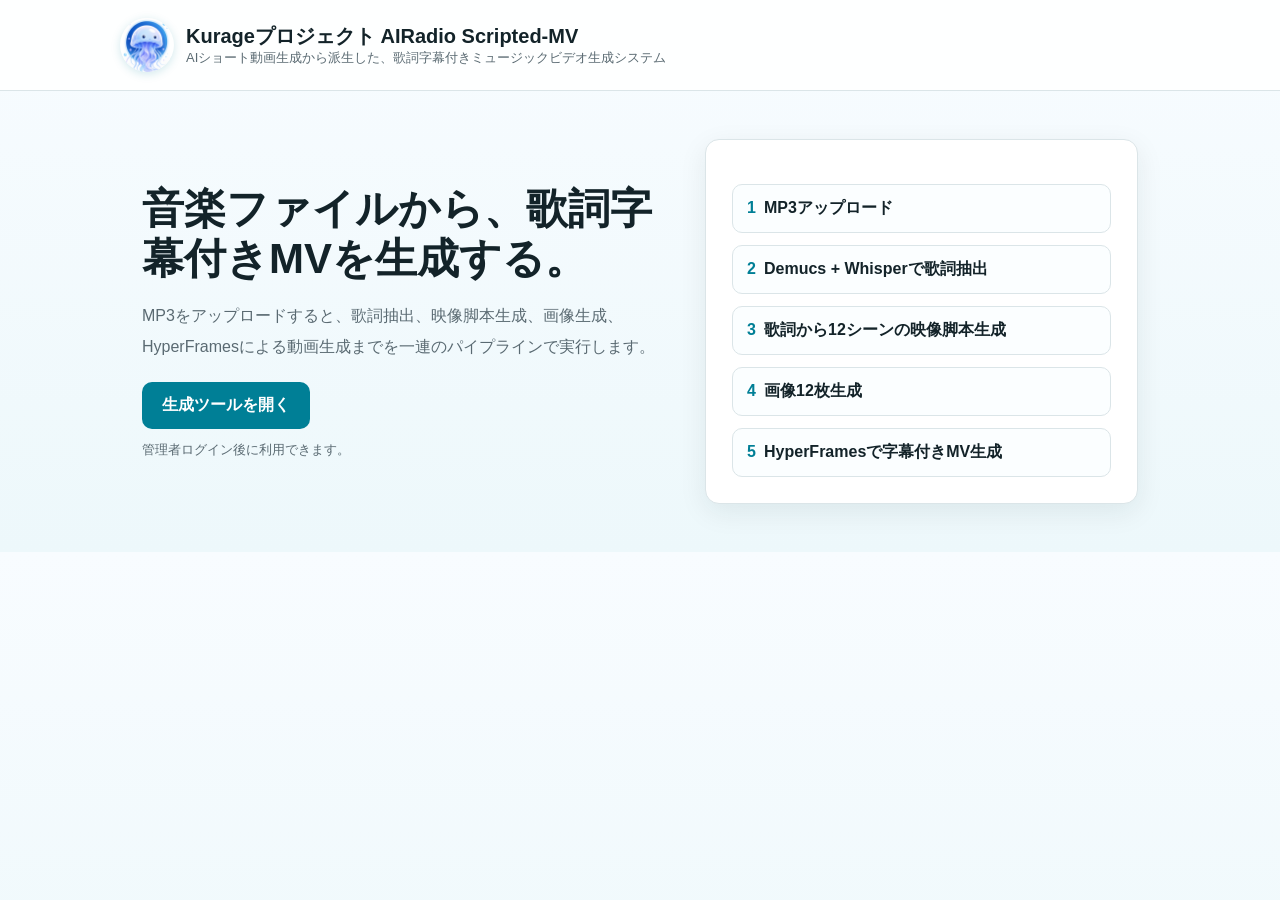
==== public/index.html @ c9d05e33 "Rename web tool to scripted MV" ====
<!doctype html>
<html lang="ja">
<head>
  <meta charset="utf-8">
  <meta name="viewport" content="width=device-width, initial-scale=1">
  <title>Kurageプロジェクト AIRadio Scripted-MV</title>
  <meta name="description" content="MP3から歌詞を抽出し、AIで脚本・画像を生成して、歌詞字幕付きミュージックビデオを作るKurageプロジェクトのAIRadio Scripted-MV。">
  <style>
    :root{--bg:#f4f9fb;--surface:#fff;--text:#132329;--muted:#5a6a72;--accent:#007f96;--accent2:#35b99b;--border:#dbe5e8}
    *{box-sizing:border-box}body{margin:0;background:linear-gradient(180deg,#f8fcff 0%,#edf8fb 100%);color:var(--text);font-family:-apple-system,BlinkMacSystemFont,"Segoe UI","Noto Sans JP",sans-serif}
    header{background:rgba(255,255,255,.9);border-bottom:1px solid var(--border);padding:18px 22px}
    .brand{max-width:1040px;margin:0 auto;display:flex;align-items:center;gap:12px}
    .brand img{width:54px;height:54px;border-radius:50%;object-fit:cover;box-shadow:0 2px 10px rgba(0,127,150,.18)}
    .brand strong{display:block;font-size:20px;line-height:1.2}.brand span{color:var(--muted);font-size:13px}
    main{max-width:1040px;margin:0 auto;padding:48px 22px}
    .hero{display:grid;grid-template-columns:1.1fr .9fr;gap:34px;align-items:center}
    h1{font-size:42px;line-height:1.18;margin:0 0 18px;letter-spacing:0;font-weight:900}
    p{font-size:16px;line-height:1.9;color:var(--muted);margin:0 0 20px}
    .panel{background:var(--surface);border:1px solid var(--border);border-radius:14px;padding:26px;box-shadow:0 8px 28px rgba(19,35,41,.08)}
    .steps{display:grid;gap:12px;margin-top:18px}.step{padding:13px 14px;border:1px solid var(--border);border-radius:10px;background:#fbfeff;font-weight:800}.step span{color:var(--accent);margin-right:8px}
    .btn{display:inline-flex;align-items:center;justify-content:center;background:var(--accent);color:#fff;text-decoration:none;border-radius:10px;padding:13px 20px;font-weight:900}.btn:hover{background:#006578}
    .note{font-size:13px;color:var(--muted);margin-top:12px}
    @media(max-width:760px){.hero{grid-template-columns:1fr}h1{font-size:31px}main{padding-top:30px}}
  </style>
</head>
<body>
  <header>
    <div class="brand">
      <img src="assets/kurage-icon.png" alt="Kurage">
      <div>
        <strong>Kurageプロジェクト AIRadio Scripted-MV</strong>
        <span>AIショート動画生成から派生した、歌詞字幕付きミュージックビデオ生成システム</span>
      </div>
    </div>
  </header>
  <main>
    <section class="hero">
      <div>
        <h1>音楽ファイルから、歌詞字幕付きMVを生成する。</h1>
        <p>MP3をアップロードすると、歌詞抽出、映像脚本生成、画像生成、HyperFramesによる動画生成までを一連のパイプラインで実行します。</p>
        <a class="btn" href="scripted-mv.php">生成ツールを開く</a>
        <div class="note">管理者ログイン後に利用できます。</div>
      </div>
      <div class="panel">
        <div class="steps">
          <div class="step"><span>1</span>MP3アップロード</div>
          <div class="step"><span>2</span>Demucs + Whisperで歌詞抽出</div>
          <div class="step"><span>3</span>歌詞から12シーンの映像脚本生成</div>
          <div class="step"><span>4</span>画像12枚生成</div>
          <div class="step"><span>5</span>HyperFramesで字幕付きMV生成</div>
        </div>
      </div>
    </section>
  </main>
</body>
</html>
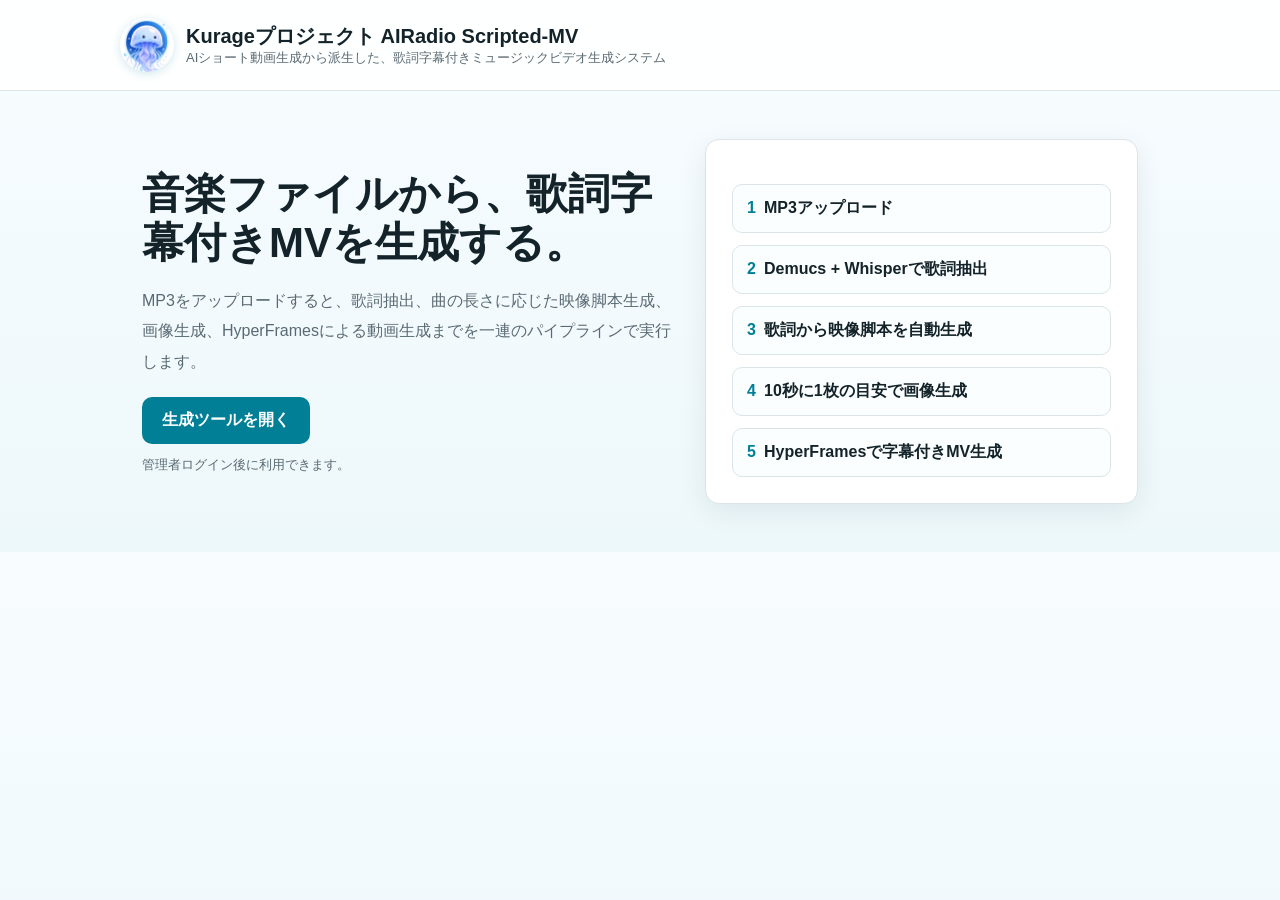
==== commit 42a0a0a9: "Speed up initial page and update scene wording" ====
--- a/public/index.html
+++ b/public/index.html
@@ -37,7 +37,7 @@
     <section class="hero">
       <div>
         <h1>音楽ファイルから、歌詞字幕付きMVを生成する。</h1>
-        <p>MP3をアップロードすると、歌詞抽出、映像脚本生成、画像生成、HyperFramesによる動画生成までを一連のパイプラインで実行します。</p>
+        <p>MP3をアップロードすると、歌詞抽出、曲の長さに応じた映像脚本生成、画像生成、HyperFramesによる動画生成までを一連のパイプラインで実行します。</p>
         <a class="btn" href="scripted-mv.php">生成ツールを開く</a>
         <div class="note">管理者ログイン後に利用できます。</div>
       </div>
@@ -45,8 +45,8 @@
         <div class="steps">
           <div class="step"><span>1</span>MP3アップロード</div>
           <div class="step"><span>2</span>Demucs + Whisperで歌詞抽出</div>
-          <div class="step"><span>3</span>歌詞から12シーンの映像脚本生成</div>
-          <div class="step"><span>4</span>画像12枚生成</div>
+          <div class="step"><span>3</span>歌詞から映像脚本を自動生成</div>
+          <div class="step"><span>4</span>10秒に1枚の目安で画像生成</div>
           <div class="step"><span>5</span>HyperFramesで字幕付きMV生成</div>
         </div>
       </div>
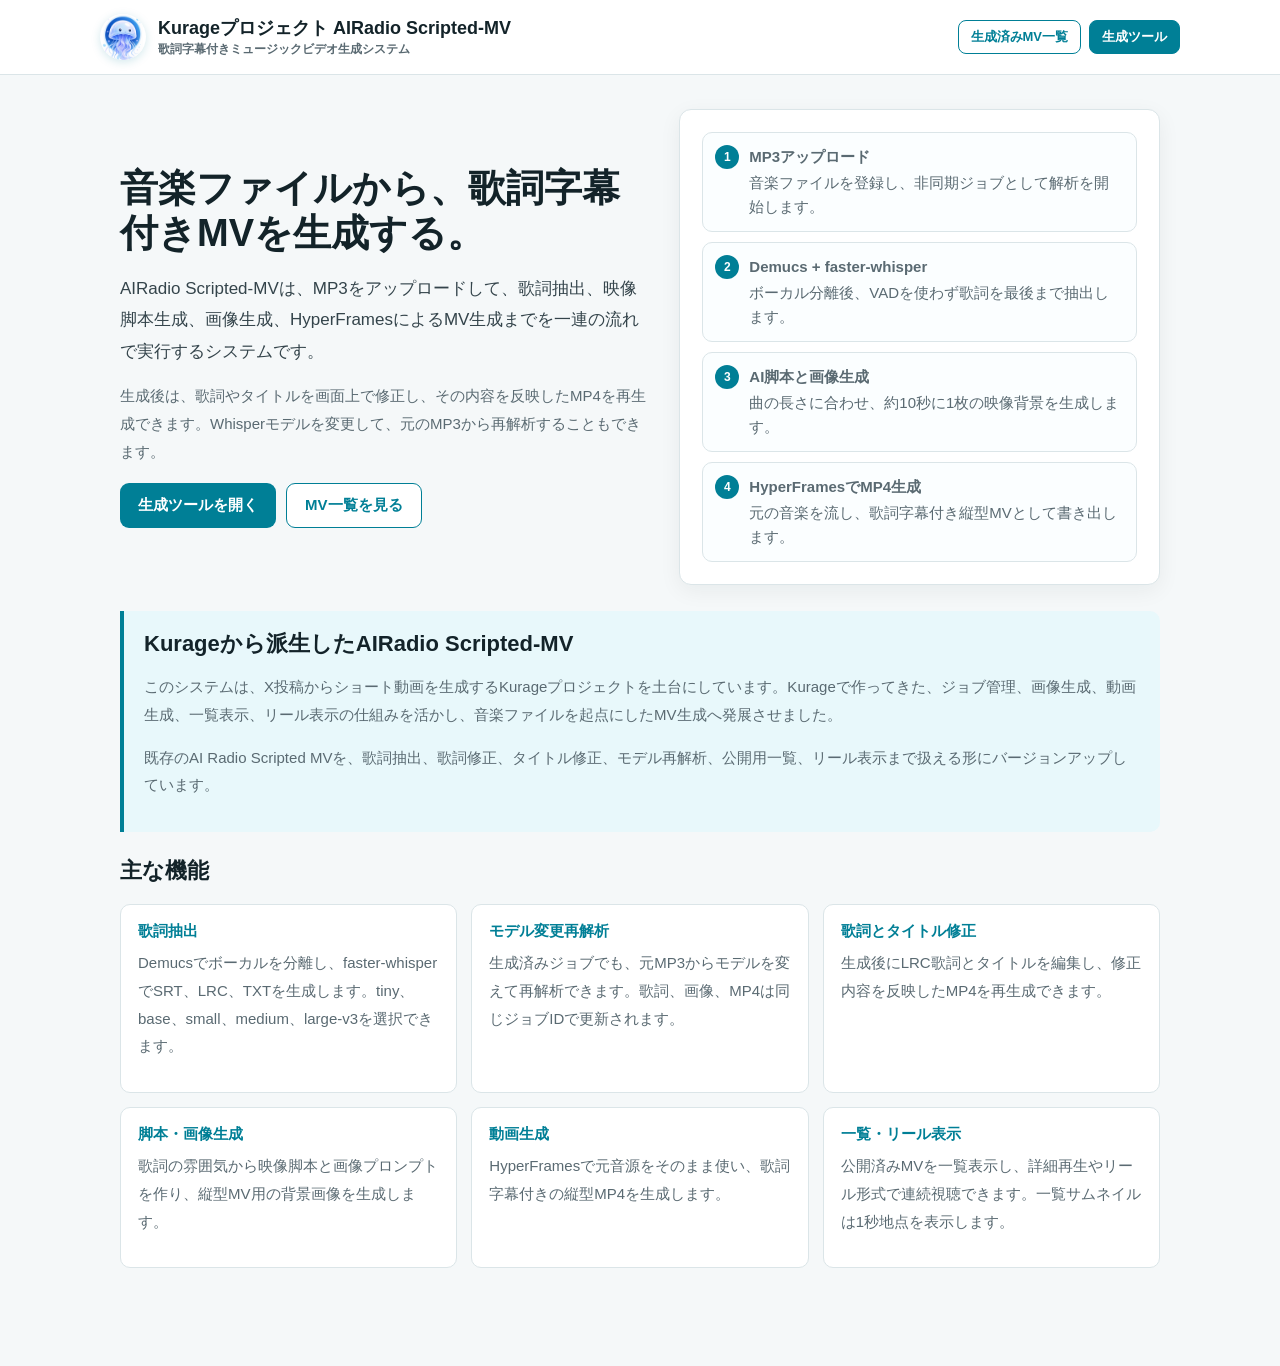
==== commit 14b2b563: "Update AIRadio Scripted MV landing page" ====
--- a/public/index.html
+++ b/public/index.html
@@ -4,51 +4,86 @@
   <meta charset="utf-8">
   <meta name="viewport" content="width=device-width, initial-scale=1">
   <title>Kurageプロジェクト AIRadio Scripted-MV</title>
-  <meta name="description" content="MP3から歌詞を抽出し、AIで脚本・画像を生成して、歌詞字幕付きミュージックビデオを作るKurageプロジェクトのAIRadio Scripted-MV。">
+  <meta name="description" content="Kurageプロジェクトから派生した、MP3から歌詞抽出、AI脚本、画像生成、歌詞字幕付きMV生成、歌詞とタイトル修正、リール表示まで行うAIRadio Scripted-MV。">
   <style>
-    :root{--bg:#f4f9fb;--surface:#fff;--text:#132329;--muted:#5a6a72;--accent:#007f96;--accent2:#35b99b;--border:#dbe5e8}
-    *{box-sizing:border-box}body{margin:0;background:linear-gradient(180deg,#f8fcff 0%,#edf8fb 100%);color:var(--text);font-family:-apple-system,BlinkMacSystemFont,"Segoe UI","Noto Sans JP",sans-serif}
-    header{background:rgba(255,255,255,.9);border-bottom:1px solid var(--border);padding:18px 22px}
-    .brand{max-width:1040px;margin:0 auto;display:flex;align-items:center;gap:12px}
-    .brand img{width:54px;height:54px;border-radius:50%;object-fit:cover;box-shadow:0 2px 10px rgba(0,127,150,.18)}
-    .brand strong{display:block;font-size:20px;line-height:1.2}.brand span{color:var(--muted);font-size:13px}
-    main{max-width:1040px;margin:0 auto;padding:48px 22px}
-    .hero{display:grid;grid-template-columns:1.1fr .9fr;gap:34px;align-items:center}
-    h1{font-size:42px;line-height:1.18;margin:0 0 18px;letter-spacing:0;font-weight:900}
-    p{font-size:16px;line-height:1.9;color:var(--muted);margin:0 0 20px}
-    .panel{background:var(--surface);border:1px solid var(--border);border-radius:14px;padding:26px;box-shadow:0 8px 28px rgba(19,35,41,.08)}
-    .steps{display:grid;gap:12px;margin-top:18px}.step{padding:13px 14px;border:1px solid var(--border);border-radius:10px;background:#fbfeff;font-weight:800}.step span{color:var(--accent);margin-right:8px}
-    .btn{display:inline-flex;align-items:center;justify-content:center;background:var(--accent);color:#fff;text-decoration:none;border-radius:10px;padding:13px 20px;font-weight:900}.btn:hover{background:#006578}
-    .note{font-size:13px;color:var(--muted);margin-top:12px}
-    @media(max-width:760px){.hero{grid-template-columns:1fr}h1{font-size:31px}main{padding-top:30px}}
+    :root{--bg:#f5f8f9;--surface:#fff;--text:#132329;--muted:#5a6a72;--accent:#007f96;--accent2:#35b99b;--border:#dbe5e8;--soft:#e8f8fb}
+    *{box-sizing:border-box}
+    body{margin:0;background:var(--bg);color:var(--text);font-family:-apple-system,BlinkMacSystemFont,"Segoe UI","Noto Sans JP",sans-serif;font-size:15px}
+    header{position:sticky;top:0;z-index:10;background:rgba(255,255,255,.96);border-bottom:1px solid var(--border);padding:14px 20px}
+    .nav{max-width:1080px;margin:0 auto;display:flex;align-items:center;gap:12px}
+    .nav img{width:46px;height:46px;border-radius:50%;object-fit:cover;box-shadow:0 2px 10px rgba(0,127,150,.18)}
+    .brand{font-weight:900;font-size:18px;line-height:1.25}.brand span{display:block;color:var(--muted);font-size:12px;font-weight:700;margin-top:2px}
+    .links{margin-left:auto;display:flex;gap:8px;flex-wrap:wrap}
+    .link{border:1px solid var(--accent);color:var(--accent);background:#fff;border-radius:8px;padding:7px 12px;text-decoration:none;font-size:13px;font-weight:900}
+    .link.primary{background:var(--accent);color:#fff}
+    main{max-width:1080px;margin:0 auto;padding:34px 20px 70px}
+    .hero{display:grid;grid-template-columns:1.05fr .95fr;gap:28px;align-items:center;margin-bottom:26px}
+    h1{font-size:38px;line-height:1.2;margin:0 0 16px;font-weight:900;letter-spacing:0}
+    h2{font-size:22px;margin:0 0 14px;font-weight:900}
+    h3{font-size:15px;margin:0 0 8px;font-weight:900;color:var(--accent)}
+    p{line-height:1.85;color:var(--muted);margin:0 0 15px}
+    .lead{font-size:17px;color:#34444b}
+    .panel{background:var(--surface);border:1px solid var(--border);border-radius:12px;padding:22px;box-shadow:0 6px 22px rgba(19,35,41,.06)}
+    .steps{display:grid;gap:10px}.step{display:flex;gap:10px;align-items:flex-start;padding:12px;border:1px solid var(--border);border-radius:10px;background:#fbfeff}
+    .num{display:inline-flex;align-items:center;justify-content:center;width:24px;height:24px;border-radius:50%;background:var(--accent);color:#fff;font-size:12px;font-weight:900;flex-shrink:0}
+    .step strong{display:block;margin-bottom:2px}.step span:last-child{color:var(--muted);line-height:1.6}
+    .grid{display:grid;grid-template-columns:repeat(3,1fr);gap:14px;margin:18px 0 28px}
+    .card{background:var(--surface);border:1px solid var(--border);border-radius:10px;padding:17px;min-height:132px}
+    .band{background:var(--soft);border-left:4px solid var(--accent);padding:18px 20px;margin:24px 0;border-radius:0 10px 10px 0}
+    .cta{display:flex;gap:10px;flex-wrap:wrap;margin-top:18px}
+    .btn{display:inline-flex;align-items:center;justify-content:center;background:var(--accent);color:#fff;text-decoration:none;border-radius:9px;padding:12px 18px;font-weight:900}
+    .btn.secondary{background:#fff;color:var(--accent);border:1px solid var(--accent)}
+    @media(max-width:820px){.hero,.grid{grid-template-columns:1fr}h1{font-size:30px}.links{margin-left:0}.nav{align-items:flex-start;flex-wrap:wrap}}
   </style>
 </head>
 <body>
   <header>
-    <div class="brand">
+    <div class="nav">
       <img src="assets/kurage-icon.png" alt="Kurage">
-      <div>
-        <strong>Kurageプロジェクト AIRadio Scripted-MV</strong>
-        <span>AIショート動画生成から派生した、歌詞字幕付きミュージックビデオ生成システム</span>
+      <div class="brand">Kurageプロジェクト AIRadio Scripted-MV<span>歌詞字幕付きミュージックビデオ生成システム</span></div>
+      <div class="links">
+        <a class="link" href="scripted-mvv.php">生成済みMV一覧</a>
+        <a class="link primary" href="scripted-mv.php">生成ツール</a>
       </div>
     </div>
   </header>
+
   <main>
     <section class="hero">
       <div>
         <h1>音楽ファイルから、歌詞字幕付きMVを生成する。</h1>
-        <p>MP3をアップロードすると、歌詞抽出、曲の長さに応じた映像脚本生成、画像生成、HyperFramesによる動画生成までを一連のパイプラインで実行します。</p>
-        <a class="btn" href="scripted-mv.php">生成ツールを開く</a>
-        <div class="note">管理者ログイン後に利用できます。</div>
+        <p class="lead">AIRadio Scripted-MVは、MP3をアップロードして、歌詞抽出、映像脚本生成、画像生成、HyperFramesによるMV生成までを一連の流れで実行するシステムです。</p>
+        <p>生成後は、歌詞やタイトルを画面上で修正し、その内容を反映したMP4を再生成できます。Whisperモデルを変更して、元のMP3から再解析することもできます。</p>
+        <div class="cta">
+          <a class="btn" href="scripted-mv.php">生成ツールを開く</a>
+          <a class="btn secondary" href="scripted-mvv.php">MV一覧を見る</a>
+        </div>
       </div>
       <div class="panel">
         <div class="steps">
-          <div class="step"><span>1</span>MP3アップロード</div>
-          <div class="step"><span>2</span>Demucs + Whisperで歌詞抽出</div>
-          <div class="step"><span>3</span>歌詞から映像脚本を自動生成</div>
-          <div class="step"><span>4</span>10秒に1枚の目安で画像生成</div>
-          <div class="step"><span>5</span>HyperFramesで字幕付きMV生成</div>
+          <div class="step"><span class="num">1</span><span><strong>MP3アップロード</strong>音楽ファイルを登録し、非同期ジョブとして解析を開始します。</span></div>
+          <div class="step"><span class="num">2</span><span><strong>Demucs + faster-whisper</strong>ボーカル分離後、VADを使わず歌詞を最後まで抽出します。</span></div>
+          <div class="step"><span class="num">3</span><span><strong>AI脚本と画像生成</strong>曲の長さに合わせ、約10秒に1枚の映像背景を生成します。</span></div>
+          <div class="step"><span class="num">4</span><span><strong>HyperFramesでMP4生成</strong>元の音楽を流し、歌詞字幕付き縦型MVとして書き出します。</span></div>
         </div>
+      </div>
+    </section>
+
+    <section class="band">
+      <h2>Kurageから派生したAIRadio Scripted-MV</h2>
+      <p>このシステムは、X投稿からショート動画を生成するKurageプロジェクトを土台にしています。Kurageで作ってきた、ジョブ管理、画像生成、動画生成、一覧表示、リール表示の仕組みを活かし、音楽ファイルを起点にしたMV生成へ発展させました。</p>
+      <p>既存のAI Radio Scripted MVを、歌詞抽出、歌詞修正、タイトル修正、モデル再解析、公開用一覧、リール表示まで扱える形にバージョンアップしています。</p>
+    </section>
+
+    <section>
+      <h2>主な機能</h2>
+      <div class="grid">
+        <div class="card"><h3>歌詞抽出</h3><p>Demucsでボーカルを分離し、faster-whisperでSRT、LRC、TXTを生成します。tiny、base、small、medium、large-v3を選択できます。</p></div>
+        <div class="card"><h3>モデル変更再解析</h3><p>生成済みジョブでも、元MP3からモデルを変えて再解析できます。歌詞、画像、MP4は同じジョブIDで更新されます。</p></div>
+        <div class="card"><h3>歌詞とタイトル修正</h3><p>生成後にLRC歌詞とタイトルを編集し、修正内容を反映したMP4を再生成できます。</p></div>
+        <div class="card"><h3>脚本・画像生成</h3><p>歌詞の雰囲気から映像脚本と画像プロンプトを作り、縦型MV用の背景画像を生成します。</p></div>
+        <div class="card"><h3>動画生成</h3><p>HyperFramesで元音源をそのまま使い、歌詞字幕付きの縦型MP4を生成します。</p></div>
+        <div class="card"><h3>一覧・リール表示</h3><p>公開済みMVを一覧表示し、詳細再生やリール形式で連続視聴できます。一覧サムネイルは1秒地点を表示します。</p></div>
       </div>
     </section>
   </main>
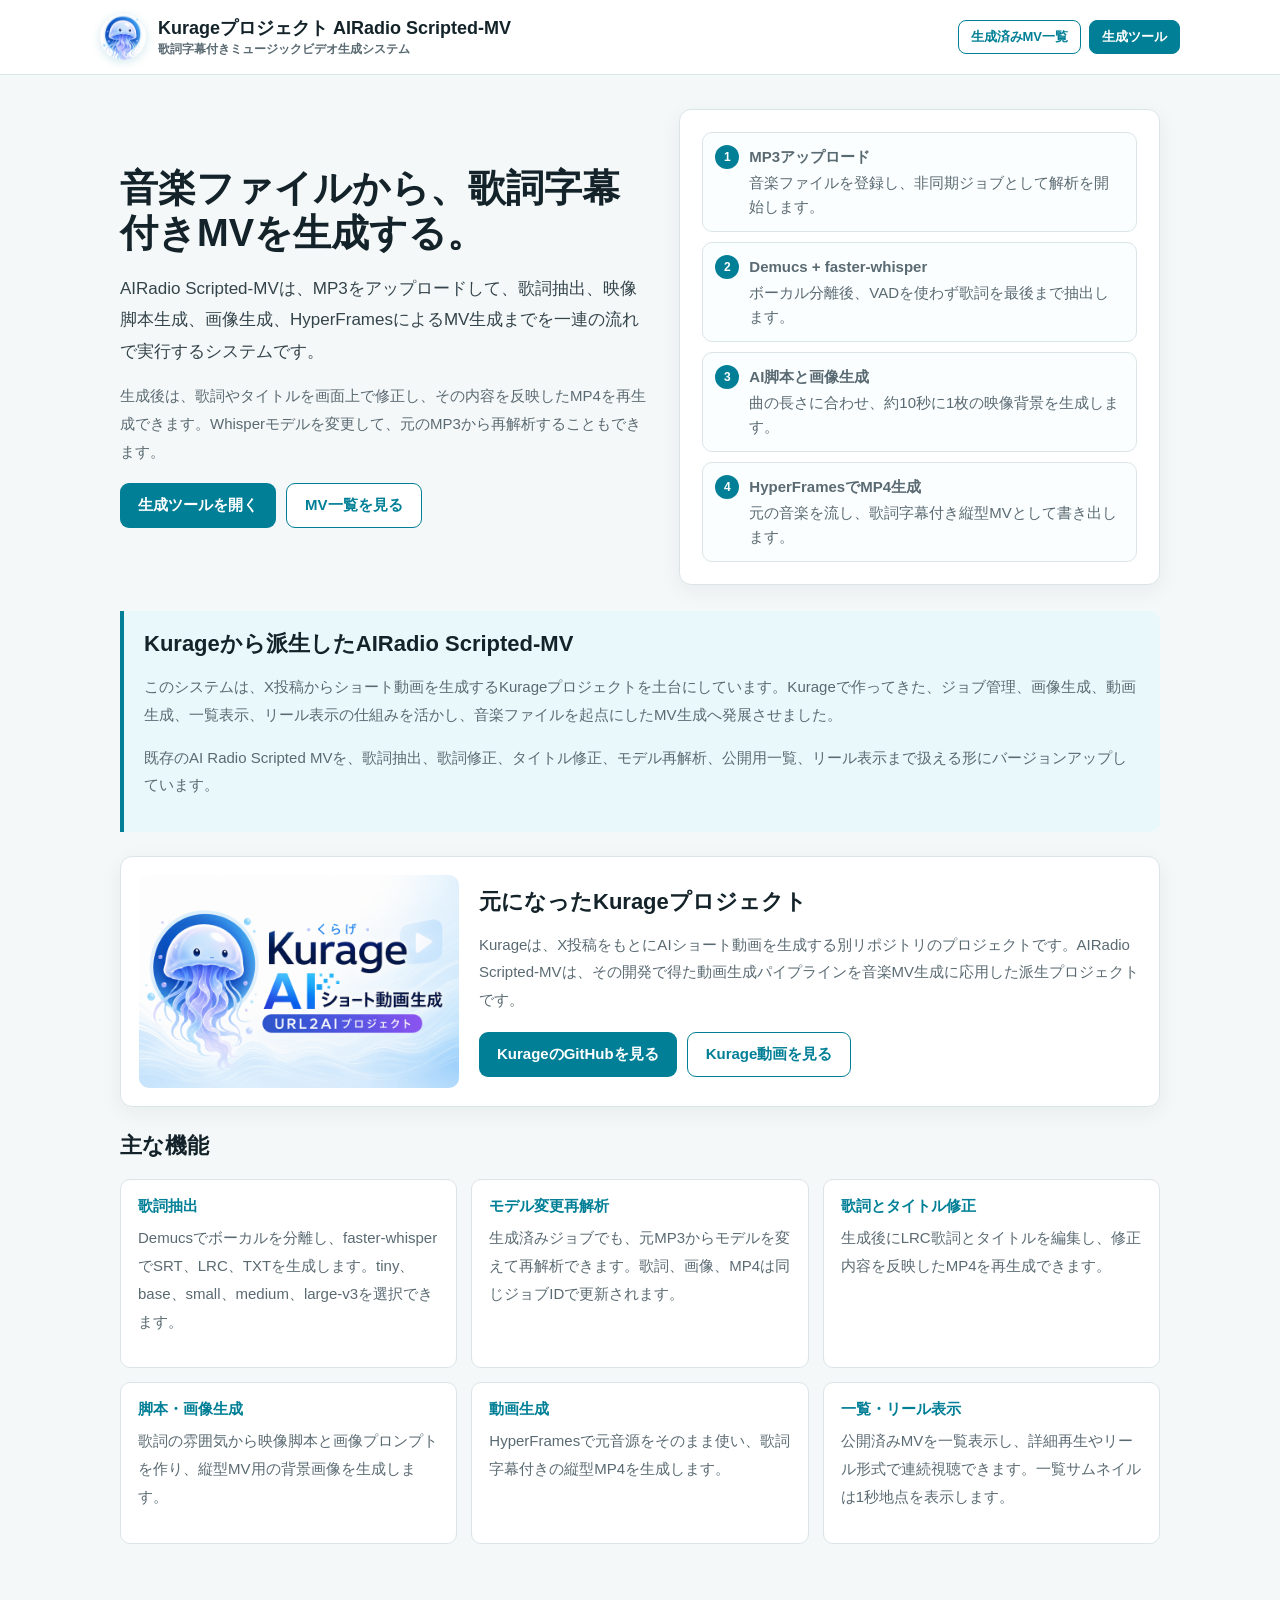
==== commit eaff668d: "Add Kurage project promotion banner" ====
--- a/public/index.html
+++ b/public/index.html
@@ -30,10 +30,12 @@
     .grid{display:grid;grid-template-columns:repeat(3,1fr);gap:14px;margin:18px 0 28px}
     .card{background:var(--surface);border:1px solid var(--border);border-radius:10px;padding:17px;min-height:132px}
     .band{background:var(--soft);border-left:4px solid var(--accent);padding:18px 20px;margin:24px 0;border-radius:0 10px 10px 0}
+    .kurage-promo{display:grid;grid-template-columns:320px 1fr;gap:20px;align-items:center;background:#fff;border:1px solid var(--border);border-radius:12px;padding:18px;margin:24px 0;box-shadow:0 6px 22px rgba(19,35,41,.06)}
+    .kurage-promo img{width:100%;border-radius:10px;display:block}
     .cta{display:flex;gap:10px;flex-wrap:wrap;margin-top:18px}
     .btn{display:inline-flex;align-items:center;justify-content:center;background:var(--accent);color:#fff;text-decoration:none;border-radius:9px;padding:12px 18px;font-weight:900}
     .btn.secondary{background:#fff;color:var(--accent);border:1px solid var(--accent)}
-    @media(max-width:820px){.hero,.grid{grid-template-columns:1fr}h1{font-size:30px}.links{margin-left:0}.nav{align-items:flex-start;flex-wrap:wrap}}
+    @media(max-width:820px){.hero,.grid,.kurage-promo{grid-template-columns:1fr}h1{font-size:30px}.links{margin-left:0}.nav{align-items:flex-start;flex-wrap:wrap}}
   </style>
 </head>
 <body>
@@ -75,6 +77,20 @@
       <p>既存のAI Radio Scripted MVを、歌詞抽出、歌詞修正、タイトル修正、モデル再解析、公開用一覧、リール表示まで扱える形にバージョンアップしています。</p>
     </section>
 
+    <section class="kurage-promo">
+      <a href="https://github.com/katsushi2441/kurage" target="_blank" rel="noopener">
+        <img src="assets/kurage.png" alt="Kurageプロジェクト">
+      </a>
+      <div>
+        <h2>元になったKurageプロジェクト</h2>
+        <p>Kurageは、X投稿をもとにAIショート動画を生成する別リポジトリのプロジェクトです。AIRadio Scripted-MVは、その開発で得た動画生成パイプラインを音楽MV生成に応用した派生プロジェクトです。</p>
+        <div class="cta">
+          <a class="btn" href="https://github.com/katsushi2441/kurage" target="_blank" rel="noopener">KurageのGitHubを見る</a>
+          <a class="btn secondary" href="https://aiknowledgecms.exbridge.jp/kuragev.php" target="_blank" rel="noopener">Kurage動画を見る</a>
+        </div>
+      </div>
+    </section>
+
     <section>
       <h2>主な機能</h2>
       <div class="grid">
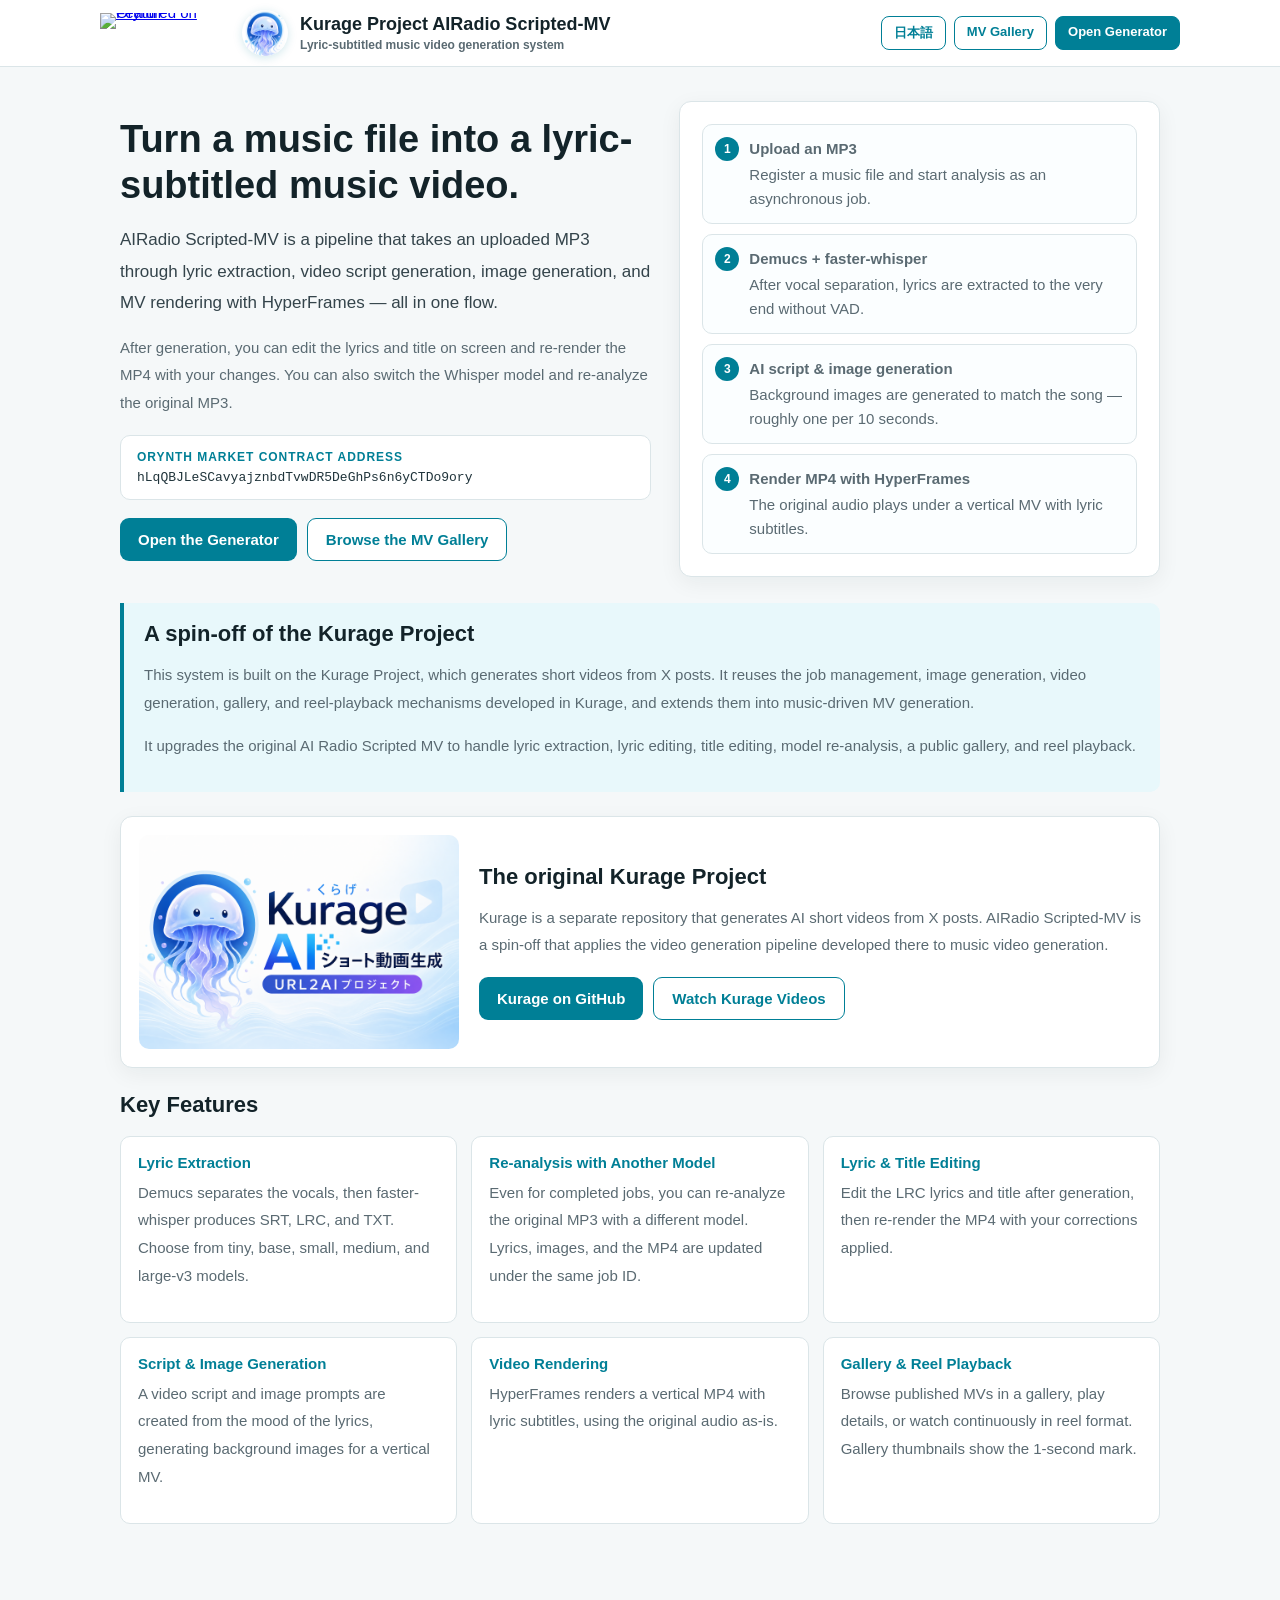
==== commit 5589d0d0: "Add Orynth market contract address" ====
--- a/public/index.html
+++ b/public/index.html
@@ -1,17 +1,51 @@
 <!doctype html>
-<html lang="ja">
+<html lang="en">
 <head>
   <meta charset="utf-8">
   <meta name="viewport" content="width=device-width, initial-scale=1">
-  <title>Kurageプロジェクト AIRadio Scripted-MV</title>
-  <meta name="description" content="Kurageプロジェクトから派生した、MP3から歌詞抽出、AI脚本、画像生成、歌詞字幕付きMV生成、歌詞とタイトル修正、リール表示まで行うAIRadio Scripted-MV。">
+  <title>Kurage Project AIRadio Scripted-MV</title>
+  <meta name="description" content="AIRadio Scripted-MV, a Kurage Project spin-off: upload an MP3 and get lyric extraction, AI scripting, image generation, a subtitled music video, lyric/title editing, and reel playback.">
+  <link rel="canonical" href="https://airadio-scripted-mv.exbridge.jp/">
+  <meta property="og:type" content="website">
+  <meta property="og:title" content="Kurage Project AIRadio Scripted-MV">
+  <meta property="og:description" content="A Kurage Project spin-off that turns an MP3 into a lyric-subtitled music video: lyric extraction, AI scripting, image generation, and MV rendering.">
+  <meta property="og:url" content="https://airadio-scripted-mv.exbridge.jp/">
+  <meta property="og:image" content="https://airadio-scripted-mv.exbridge.jp/assets/scripted-mv-ogp.png">
+  <meta property="og:image:width" content="1536">
+  <meta property="og:image:height" content="1024">
+  <meta property="og:image:alt" content="Kurage Project AIRadio Scripted-MV">
+  <meta property="og:site_name" content="AIRadio Scripted-MV">
+  <meta property="og:locale" content="en_US">
+  <meta name="twitter:card" content="summary_large_image">
+  <meta name="twitter:title" content="Kurage Project AIRadio Scripted-MV">
+  <meta name="twitter:description" content="Turn an MP3 into a lyric-subtitled music video. A Kurage Project spin-off.">
+  <meta name="twitter:image" content="https://airadio-scripted-mv.exbridge.jp/assets/scripted-mv-ogp.png">
+  <!-- Google tag (gtag.js) -->
+  <script async src="https://www.googletagmanager.com/gtag/js?id=G-BP0650KDFR"></script>
+  <script>
+    window.dataLayer = window.dataLayer || [];
+    function gtag(){dataLayer.push(arguments);}
+    gtag('js', new Date());
+    gtag('config', 'G-BP0650KDFR');
+  </script>
+  <script>
+  (function(){
+    var s = document.createElement('script');
+    s.src = 'https://exbridge.jp/simpletrack.php'
+      + '?url=' + encodeURIComponent(location.href)
+      + '&ref=' + encodeURIComponent(document.referrer);
+    document.head.appendChild(s);
+  })();
+  </script>
   <style>
     :root{--bg:#f5f8f9;--surface:#fff;--text:#132329;--muted:#5a6a72;--accent:#007f96;--accent2:#35b99b;--border:#dbe5e8;--soft:#e8f8fb}
     *{box-sizing:border-box}
     body{margin:0;background:var(--bg);color:var(--text);font-family:-apple-system,BlinkMacSystemFont,"Segoe UI","Noto Sans JP",sans-serif;font-size:15px}
-    header{position:sticky;top:0;z-index:10;background:rgba(255,255,255,.96);border-bottom:1px solid var(--border);padding:14px 20px}
+    header{position:sticky;top:0;z-index:10;background:rgba(255,255,255,.96);border-bottom:1px solid var(--border);padding:10px 20px}
     .nav{max-width:1080px;margin:0 auto;display:flex;align-items:center;gap:12px}
-    .nav img{width:46px;height:46px;border-radius:50%;object-fit:cover;box-shadow:0 2px 10px rgba(0,127,150,.18)}
+    .orynth{line-height:0;flex-shrink:0}
+    .orynth img{height:40px;width:auto;display:block}
+    .nav .icon{width:46px;height:46px;border-radius:50%;object-fit:cover;box-shadow:0 2px 10px rgba(0,127,150,.18)}
     .brand{font-weight:900;font-size:18px;line-height:1.25}.brand span{display:block;color:var(--muted);font-size:12px;font-weight:700;margin-top:2px}
     .links{margin-left:auto;display:flex;gap:8px;flex-wrap:wrap}
     .link{border:1px solid var(--accent);color:var(--accent);background:#fff;border-radius:8px;padding:7px 12px;text-decoration:none;font-size:13px;font-weight:900}
@@ -30,22 +64,29 @@
     .grid{display:grid;grid-template-columns:repeat(3,1fr);gap:14px;margin:18px 0 28px}
     .card{background:var(--surface);border:1px solid var(--border);border-radius:10px;padding:17px;min-height:132px}
     .band{background:var(--soft);border-left:4px solid var(--accent);padding:18px 20px;margin:24px 0;border-radius:0 10px 10px 0}
+    .market-ca{margin-top:18px;padding:14px 16px;border:1px solid var(--border);border-radius:10px;background:#fff}
+    .market-ca strong{display:block;font-size:12px;letter-spacing:.08em;text-transform:uppercase;color:var(--accent);margin-bottom:6px}
+    .market-ca code{display:block;overflow-wrap:anywhere;font-family:"SFMono-Regular",Consolas,"Liberation Mono",monospace;font-size:13px;color:#20343b}
     .kurage-promo{display:grid;grid-template-columns:320px 1fr;gap:20px;align-items:center;background:#fff;border:1px solid var(--border);border-radius:12px;padding:18px;margin:24px 0;box-shadow:0 6px 22px rgba(19,35,41,.06)}
     .kurage-promo img{width:100%;border-radius:10px;display:block}
     .cta{display:flex;gap:10px;flex-wrap:wrap;margin-top:18px}
     .btn{display:inline-flex;align-items:center;justify-content:center;background:var(--accent);color:#fff;text-decoration:none;border-radius:9px;padding:12px 18px;font-weight:900}
     .btn.secondary{background:#fff;color:var(--accent);border:1px solid var(--accent)}
-    @media(max-width:820px){.hero,.grid,.kurage-promo{grid-template-columns:1fr}h1{font-size:30px}.links{margin-left:0}.nav{align-items:flex-start;flex-wrap:wrap}}
+    @media(max-width:820px){.hero,.grid,.kurage-promo{grid-template-columns:1fr}h1{font-size:30px}.links{margin-left:0}.nav{align-items:flex-start;flex-wrap:wrap}.orynth img{height:32px}}
   </style>
 </head>
 <body>
   <header>
     <div class="nav">
-      <img src="assets/kurage-icon.png" alt="Kurage">
-      <div class="brand">Kurageプロジェクト AIRadio Scripted-MV<span>歌詞字幕付きミュージックビデオ生成システム</span></div>
+      <a class="orynth" href="https://orynth.dev/projects/airadio-scripted-mv-optional-plugin" target="_blank" rel="noopener">
+        <img src="https://orynth.dev/api/badge/airadio-scripted-mv-optional-plugin?theme=light&style=default" alt="Featured on Orynth" width="260" height="80">
+      </a>
+      <img class="icon" src="assets/kurage-icon.png" alt="Kurage">
+      <div class="brand">Kurage Project AIRadio Scripted-MV<span>Lyric-subtitled music video generation system</span></div>
       <div class="links">
-        <a class="link" href="scripted-mvv.php">生成済みMV一覧</a>
-        <a class="link primary" href="scripted-mv.php">生成ツール</a>
+        <a class="link" href="scripted-mv.html">日本語</a>
+        <a class="link" href="scripted-mvv.php">MV Gallery</a>
+        <a class="link primary" href="scripted-mv.php">Open Generator</a>
       </div>
     </div>
   </header>
@@ -53,53 +94,57 @@
   <main>
     <section class="hero">
       <div>
-        <h1>音楽ファイルから、歌詞字幕付きMVを生成する。</h1>
-        <p class="lead">AIRadio Scripted-MVは、MP3をアップロードして、歌詞抽出、映像脚本生成、画像生成、HyperFramesによるMV生成までを一連の流れで実行するシステムです。</p>
-        <p>生成後は、歌詞やタイトルを画面上で修正し、その内容を反映したMP4を再生成できます。Whisperモデルを変更して、元のMP3から再解析することもできます。</p>
+        <h1>Turn a music file into a lyric-subtitled music video.</h1>
+        <p class="lead">AIRadio Scripted-MV is a pipeline that takes an uploaded MP3 through lyric extraction, video script generation, image generation, and MV rendering with HyperFrames — all in one flow.</p>
+        <p>After generation, you can edit the lyrics and title on screen and re-render the MP4 with your changes. You can also switch the Whisper model and re-analyze the original MP3.</p>
+        <div class="market-ca">
+          <strong>Orynth Market Contract Address</strong>
+          <code>hLqQBJLeSCavyajznbdTvwDR5DeGhPs6n6yCTDo9ory</code>
+        </div>
         <div class="cta">
-          <a class="btn" href="scripted-mv.php">生成ツールを開く</a>
-          <a class="btn secondary" href="scripted-mvv.php">MV一覧を見る</a>
+          <a class="btn" href="scripted-mv.php">Open the Generator</a>
+          <a class="btn secondary" href="scripted-mvv.php">Browse the MV Gallery</a>
         </div>
       </div>
       <div class="panel">
         <div class="steps">
-          <div class="step"><span class="num">1</span><span><strong>MP3アップロード</strong>音楽ファイルを登録し、非同期ジョブとして解析を開始します。</span></div>
-          <div class="step"><span class="num">2</span><span><strong>Demucs + faster-whisper</strong>ボーカル分離後、VADを使わず歌詞を最後まで抽出します。</span></div>
-          <div class="step"><span class="num">3</span><span><strong>AI脚本と画像生成</strong>曲の長さに合わせ、約10秒に1枚の映像背景を生成します。</span></div>
-          <div class="step"><span class="num">4</span><span><strong>HyperFramesでMP4生成</strong>元の音楽を流し、歌詞字幕付き縦型MVとして書き出します。</span></div>
+          <div class="step"><span class="num">1</span><span><strong>Upload an MP3</strong>Register a music file and start analysis as an asynchronous job.</span></div>
+          <div class="step"><span class="num">2</span><span><strong>Demucs + faster-whisper</strong>After vocal separation, lyrics are extracted to the very end without VAD.</span></div>
+          <div class="step"><span class="num">3</span><span><strong>AI script &amp; image generation</strong>Background images are generated to match the song — roughly one per 10 seconds.</span></div>
+          <div class="step"><span class="num">4</span><span><strong>Render MP4 with HyperFrames</strong>The original audio plays under a vertical MV with lyric subtitles.</span></div>
         </div>
       </div>
     </section>
 
     <section class="band">
-      <h2>Kurageから派生したAIRadio Scripted-MV</h2>
-      <p>このシステムは、X投稿からショート動画を生成するKurageプロジェクトを土台にしています。Kurageで作ってきた、ジョブ管理、画像生成、動画生成、一覧表示、リール表示の仕組みを活かし、音楽ファイルを起点にしたMV生成へ発展させました。</p>
-      <p>既存のAI Radio Scripted MVを、歌詞抽出、歌詞修正、タイトル修正、モデル再解析、公開用一覧、リール表示まで扱える形にバージョンアップしています。</p>
+      <h2>A spin-off of the Kurage Project</h2>
+      <p>This system is built on the Kurage Project, which generates short videos from X posts. It reuses the job management, image generation, video generation, gallery, and reel-playback mechanisms developed in Kurage, and extends them into music-driven MV generation.</p>
+      <p>It upgrades the original AI Radio Scripted MV to handle lyric extraction, lyric editing, title editing, model re-analysis, a public gallery, and reel playback.</p>
     </section>
 
     <section class="kurage-promo">
       <a href="https://github.com/katsushi2441/kurage" target="_blank" rel="noopener">
-        <img src="assets/kurage.png" alt="Kurageプロジェクト">
+        <img src="assets/kurage.png" alt="Kurage Project">
       </a>
       <div>
-        <h2>元になったKurageプロジェクト</h2>
-        <p>Kurageは、X投稿をもとにAIショート動画を生成する別リポジトリのプロジェクトです。AIRadio Scripted-MVは、その開発で得た動画生成パイプラインを音楽MV生成に応用した派生プロジェクトです。</p>
+        <h2>The original Kurage Project</h2>
+        <p>Kurage is a separate repository that generates AI short videos from X posts. AIRadio Scripted-MV is a spin-off that applies the video generation pipeline developed there to music video generation.</p>
         <div class="cta">
-          <a class="btn" href="https://github.com/katsushi2441/kurage" target="_blank" rel="noopener">KurageのGitHubを見る</a>
-          <a class="btn secondary" href="https://aiknowledgecms.exbridge.jp/kuragev.php" target="_blank" rel="noopener">Kurage動画を見る</a>
+          <a class="btn" href="https://github.com/katsushi2441/kurage" target="_blank" rel="noopener">Kurage on GitHub</a>
+          <a class="btn secondary" href="https://aiknowledgecms.exbridge.jp/kuragev.php" target="_blank" rel="noopener">Watch Kurage Videos</a>
         </div>
       </div>
     </section>
 
     <section>
-      <h2>主な機能</h2>
+      <h2>Key Features</h2>
       <div class="grid">
-        <div class="card"><h3>歌詞抽出</h3><p>Demucsでボーカルを分離し、faster-whisperでSRT、LRC、TXTを生成します。tiny、base、small、medium、large-v3を選択できます。</p></div>
-        <div class="card"><h3>モデル変更再解析</h3><p>生成済みジョブでも、元MP3からモデルを変えて再解析できます。歌詞、画像、MP4は同じジョブIDで更新されます。</p></div>
-        <div class="card"><h3>歌詞とタイトル修正</h3><p>生成後にLRC歌詞とタイトルを編集し、修正内容を反映したMP4を再生成できます。</p></div>
-        <div class="card"><h3>脚本・画像生成</h3><p>歌詞の雰囲気から映像脚本と画像プロンプトを作り、縦型MV用の背景画像を生成します。</p></div>
-        <div class="card"><h3>動画生成</h3><p>HyperFramesで元音源をそのまま使い、歌詞字幕付きの縦型MP4を生成します。</p></div>
-        <div class="card"><h3>一覧・リール表示</h3><p>公開済みMVを一覧表示し、詳細再生やリール形式で連続視聴できます。一覧サムネイルは1秒地点を表示します。</p></div>
+        <div class="card"><h3>Lyric Extraction</h3><p>Demucs separates the vocals, then faster-whisper produces SRT, LRC, and TXT. Choose from tiny, base, small, medium, and large-v3 models.</p></div>
+        <div class="card"><h3>Re-analysis with Another Model</h3><p>Even for completed jobs, you can re-analyze the original MP3 with a different model. Lyrics, images, and the MP4 are updated under the same job ID.</p></div>
+        <div class="card"><h3>Lyric &amp; Title Editing</h3><p>Edit the LRC lyrics and title after generation, then re-render the MP4 with your corrections applied.</p></div>
+        <div class="card"><h3>Script &amp; Image Generation</h3><p>A video script and image prompts are created from the mood of the lyrics, generating background images for a vertical MV.</p></div>
+        <div class="card"><h3>Video Rendering</h3><p>HyperFrames renders a vertical MP4 with lyric subtitles, using the original audio as-is.</p></div>
+        <div class="card"><h3>Gallery &amp; Reel Playback</h3><p>Browse published MVs in a gallery, play details, or watch continuously in reel format. Gallery thumbnails show the 1-second mark.</p></div>
       </div>
     </section>
   </main>
